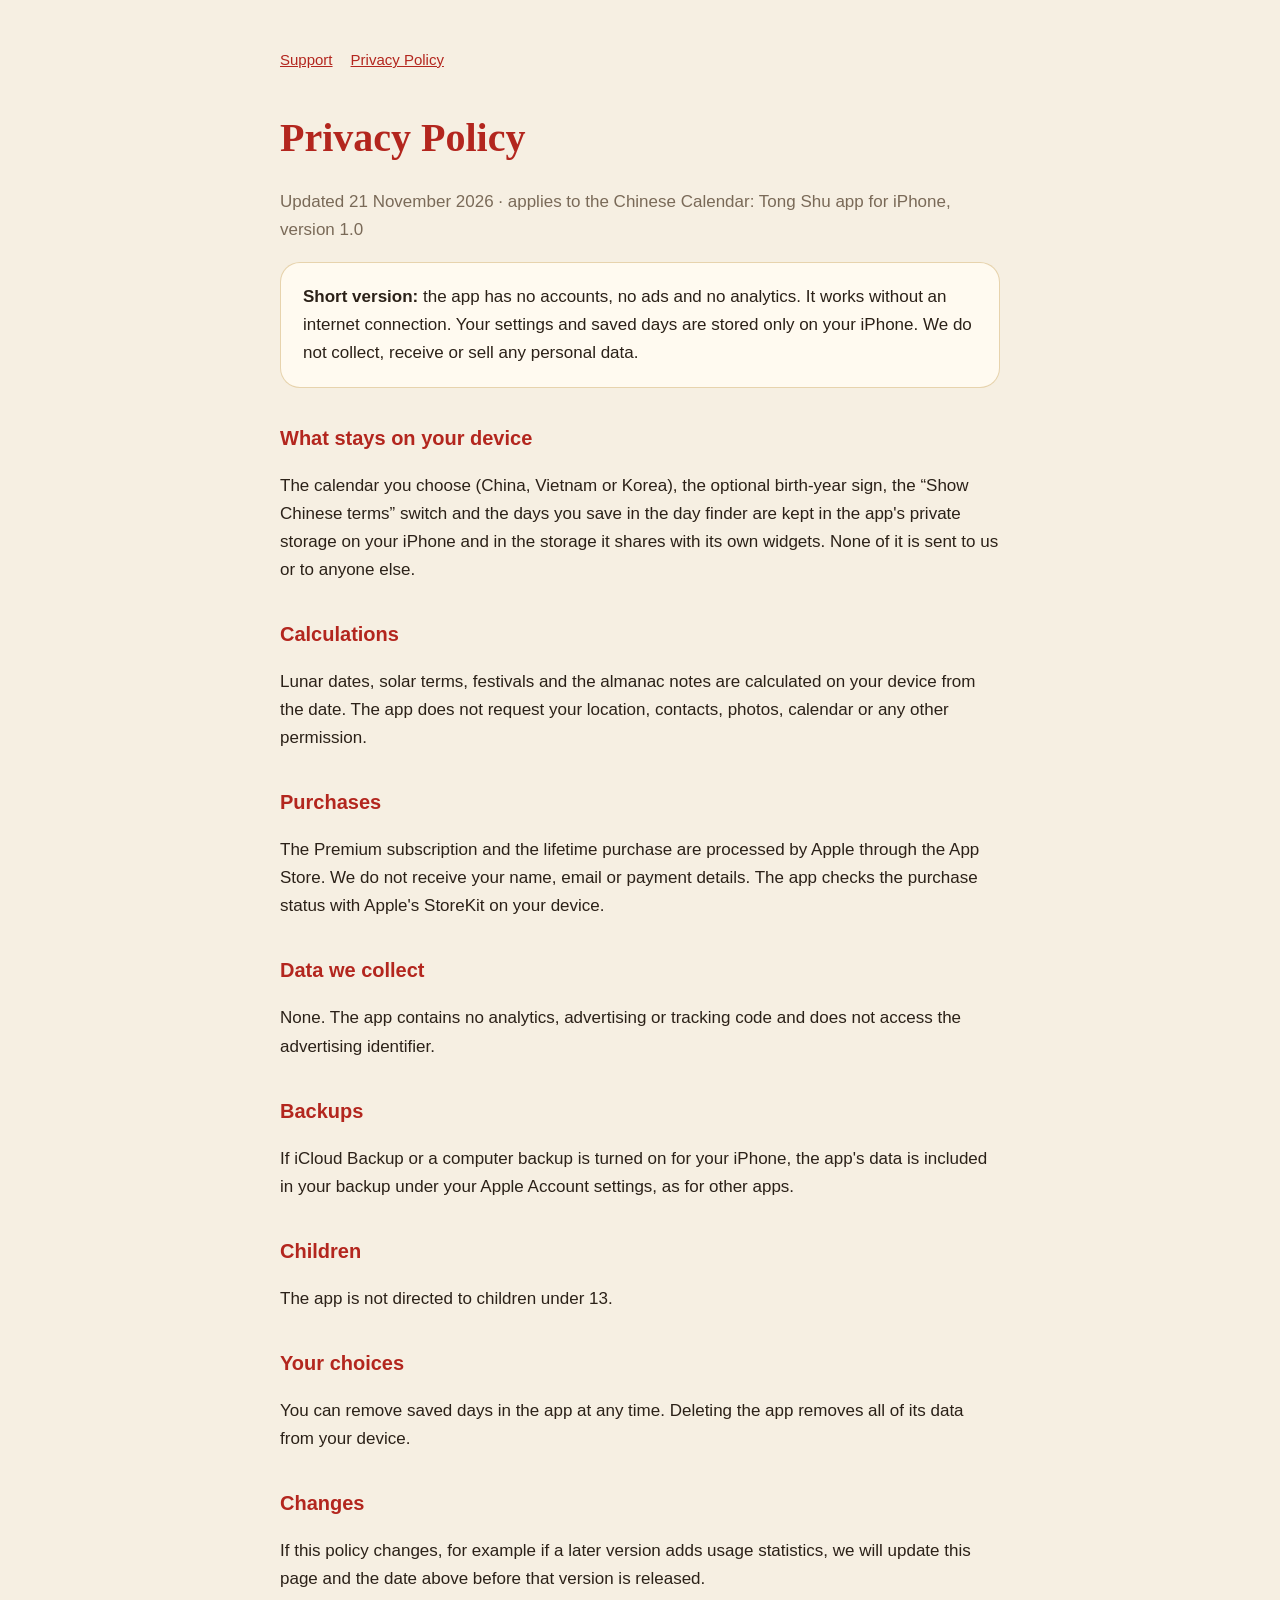
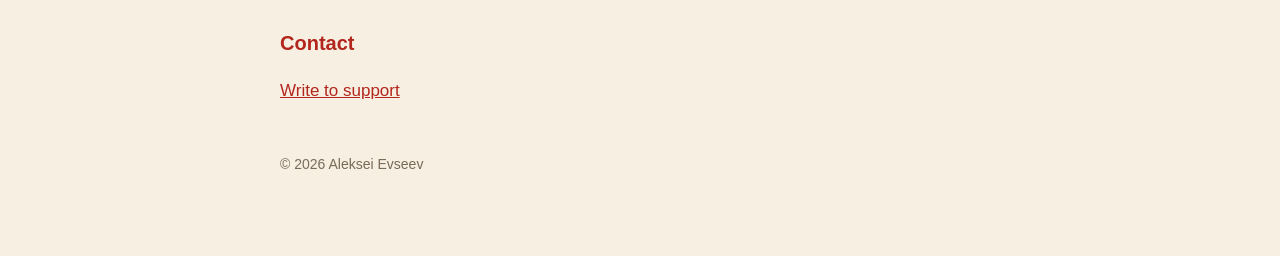
==== privacy.html @ e18cb272 "Support and privacy pages Co-Authored-By: Claude Fable 5.2 <noreply@anthropic.com>" ====
<!doctype html><html lang="en"><head><meta charset="utf-8"><meta name="viewport" content="width=device-width,initial-scale=1">
<title>Chinese Calendar: Tong Shu — Privacy Policy</title><link rel="stylesheet" href="style.css"></head><body><main>
<nav><a href="./">Support</a><a href="privacy.html">Privacy Policy</a></nav>
<h1>Privacy Policy</h1><p class="sub">Updated 21 November 2026 · applies to the Chinese Calendar: Tong Shu app for iPhone, version 1.0</p>
<div class="card"><b>Short version:</b> the app has no accounts, no ads and no analytics. It works without an internet connection. Your settings and saved days are stored only on your iPhone. We do not collect, receive or sell any personal data.</div>
<h2>What stays on your device</h2>
<p>The calendar you choose (China, Vietnam or Korea), the optional birth-year sign, the “Show Chinese terms” switch and the days you save in the day finder are kept in the app's private storage on your iPhone and in the storage it shares with its own widgets. None of it is sent to us or to anyone else.</p>
<h2>Calculations</h2>
<p>Lunar dates, solar terms, festivals and the almanac notes are calculated on your device from the date. The app does not request your location, contacts, photos, calendar or any other permission.</p>
<h2>Purchases</h2>
<p>The Premium subscription and the lifetime purchase are processed by Apple through the App Store. We do not receive your name, email or payment details. The app checks the purchase status with Apple's StoreKit on your device.</p>
<h2>Data we collect</h2>
<p>None. The app contains no analytics, advertising or tracking code and does not access the advertising identifier.</p>
<h2>Backups</h2>
<p>If iCloud Backup or a computer backup is turned on for your iPhone, the app's data is included in your backup under your Apple Account settings, as for other apps.</p>
<h2>Children</h2>
<p>The app is not directed to children under 13.</p>
<h2>Your choices</h2>
<p>You can remove saved days in the app at any time. Deleting the app removes all of its data from your device.</p>
<h2>Changes</h2>
<p>If this policy changes, for example if a later version adds usage statistics, we will update this page and the date above before that version is released.</p>
<h2>Contact</h2>
<p><a href="https://github.com/somefork2/chinese-calendar-support/issues/new">Write to support</a></p>
<footer>© 2026 Aleksei Evseev</footer></main></body></html>
---- style.css ----
:root{--bg:#f6efe2;--card:#fffaf0;--text:#2b2118;--soft:#7a6a58;--red:#b3261e;--gold:#b98a2f}
*{box-sizing:border-box}body{margin:0;background:var(--bg);color:var(--text);font:17px/1.65 -apple-system,BlinkMacSystemFont,"Segoe UI","PingFang TC","PingFang SC","Apple SD Gothic Neo",Helvetica,Arial,sans-serif}
main{max-width:760px;margin:0 auto;padding:48px 20px 80px}h1{font-family:"New York",Georgia,serif;font-weight:600;font-size:40px;margin:0 0 6px;color:var(--red)}
h2{font-size:20px;margin:34px 0 8px;color:var(--red)}.sub{color:var(--soft)}a{color:var(--red)}
.card{background:var(--card);border:1px solid rgba(185,138,47,.35);border-radius:20px;padding:20px 22px;margin:18px 0}
.btn{display:inline-block;background:var(--red);color:#fff;font-weight:600;padding:12px 20px;border-radius:999px;text-decoration:none}
nav{display:flex;gap:18px;margin-bottom:32px;font-size:15px}footer{margin-top:48px;color:var(--soft);font-size:14px}
@media(prefers-color-scheme:dark){:root{--bg:#1a1410;--card:#261d16;--text:#f3e9d8;--soft:#b3a48f;--red:#ef6a5c;--gold:#e0b869}.btn{color:#1a1410}}
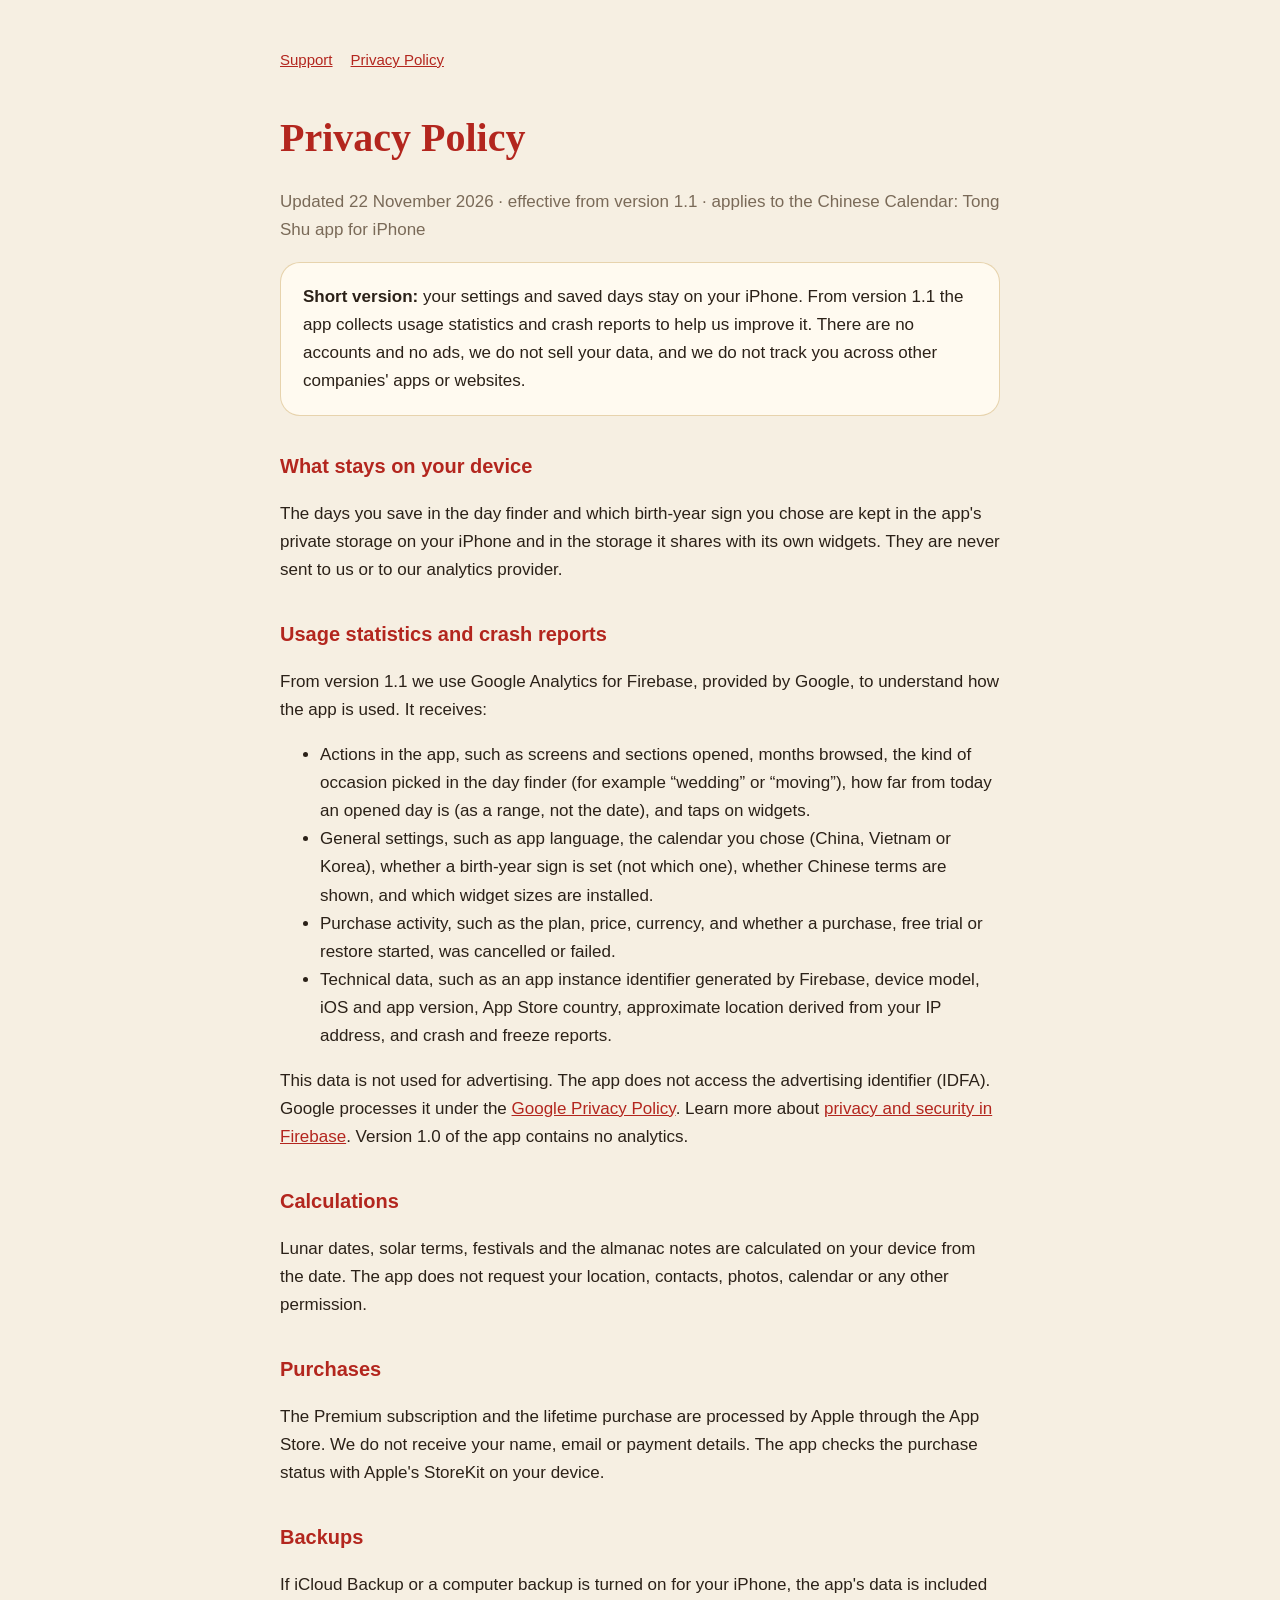
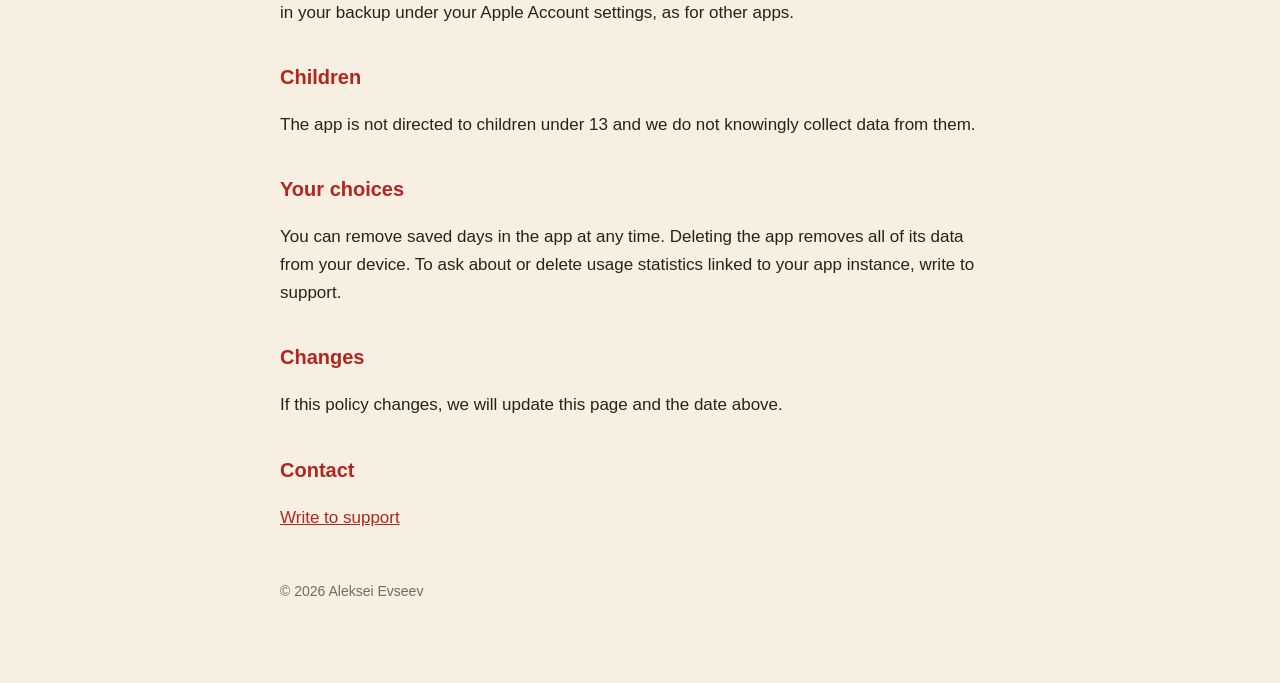
==== commit 9585b1c9: "Privacy policy for version 1.1: usage statistics Co-Authored-By: Claude Fable 5.2 <noreply@anthropic" ====
--- a/privacy.html
+++ b/privacy.html
@@ -1,24 +1,31 @@
 <!doctype html><html lang="en"><head><meta charset="utf-8"><meta name="viewport" content="width=device-width,initial-scale=1">
 <title>Chinese Calendar: Tong Shu — Privacy Policy</title><link rel="stylesheet" href="style.css"></head><body><main>
 <nav><a href="./">Support</a><a href="privacy.html">Privacy Policy</a></nav>
-<h1>Privacy Policy</h1><p class="sub">Updated 21 November 2026 · applies to the Chinese Calendar: Tong Shu app for iPhone, version 1.0</p>
-<div class="card"><b>Short version:</b> the app has no accounts, no ads and no analytics. It works without an internet connection. Your settings and saved days are stored only on your iPhone. We do not collect, receive or sell any personal data.</div>
+<h1>Privacy Policy</h1><p class="sub">Updated 22 November 2026 · effective from version 1.1 · applies to the Chinese Calendar: Tong Shu app for iPhone</p>
+<div class="card"><b>Short version:</b> your settings and saved days stay on your iPhone. From version 1.1 the app collects usage statistics and crash reports to help us improve it. There are no accounts and no ads, we do not sell your data, and we do not track you across other companies' apps or websites.</div>
 <h2>What stays on your device</h2>
-<p>The calendar you choose (China, Vietnam or Korea), the optional birth-year sign, the “Show Chinese terms” switch and the days you save in the day finder are kept in the app's private storage on your iPhone and in the storage it shares with its own widgets. None of it is sent to us or to anyone else.</p>
+<p>The days you save in the day finder and which birth-year sign you chose are kept in the app's private storage on your iPhone and in the storage it shares with its own widgets. They are never sent to us or to our analytics provider.</p>
+<h2>Usage statistics and crash reports</h2>
+<p>From version 1.1 we use Google Analytics for Firebase, provided by Google, to understand how the app is used. It receives:</p>
+<ul>
+<li>Actions in the app, such as screens and sections opened, months browsed, the kind of occasion picked in the day finder (for example “wedding” or “moving”), how far from today an opened day is (as a range, not the date), and taps on widgets.</li>
+<li>General settings, such as app language, the calendar you chose (China, Vietnam or Korea), whether a birth-year sign is set (not which one), whether Chinese terms are shown, and which widget sizes are installed.</li>
+<li>Purchase activity, such as the plan, price, currency, and whether a purchase, free trial or restore started, was cancelled or failed.</li>
+<li>Technical data, such as an app instance identifier generated by Firebase, device model, iOS and app version, App Store country, approximate location derived from your IP address, and crash and freeze reports.</li>
+</ul>
+<p>This data is not used for advertising. The app does not access the advertising identifier (IDFA). Google processes it under the <a href="https://policies.google.com/privacy">Google Privacy Policy</a>. Learn more about <a href="https://firebase.google.com/support/privacy">privacy and security in Firebase</a>. Version 1.0 of the app contains no analytics.</p>
 <h2>Calculations</h2>
 <p>Lunar dates, solar terms, festivals and the almanac notes are calculated on your device from the date. The app does not request your location, contacts, photos, calendar or any other permission.</p>
 <h2>Purchases</h2>
 <p>The Premium subscription and the lifetime purchase are processed by Apple through the App Store. We do not receive your name, email or payment details. The app checks the purchase status with Apple's StoreKit on your device.</p>
-<h2>Data we collect</h2>
-<p>None. The app contains no analytics, advertising or tracking code and does not access the advertising identifier.</p>
 <h2>Backups</h2>
 <p>If iCloud Backup or a computer backup is turned on for your iPhone, the app's data is included in your backup under your Apple Account settings, as for other apps.</p>
 <h2>Children</h2>
-<p>The app is not directed to children under 13.</p>
+<p>The app is not directed to children under 13 and we do not knowingly collect data from them.</p>
 <h2>Your choices</h2>
-<p>You can remove saved days in the app at any time. Deleting the app removes all of its data from your device.</p>
+<p>You can remove saved days in the app at any time. Deleting the app removes all of its data from your device. To ask about or delete usage statistics linked to your app instance, write to support.</p>
 <h2>Changes</h2>
-<p>If this policy changes, for example if a later version adds usage statistics, we will update this page and the date above before that version is released.</p>
+<p>If this policy changes, we will update this page and the date above.</p>
 <h2>Contact</h2>
 <p><a href="https://github.com/somefork2/chinese-calendar-support/issues/new">Write to support</a></p>
 <footer>© 2026 Aleksei Evseev</footer></main></body></html>
